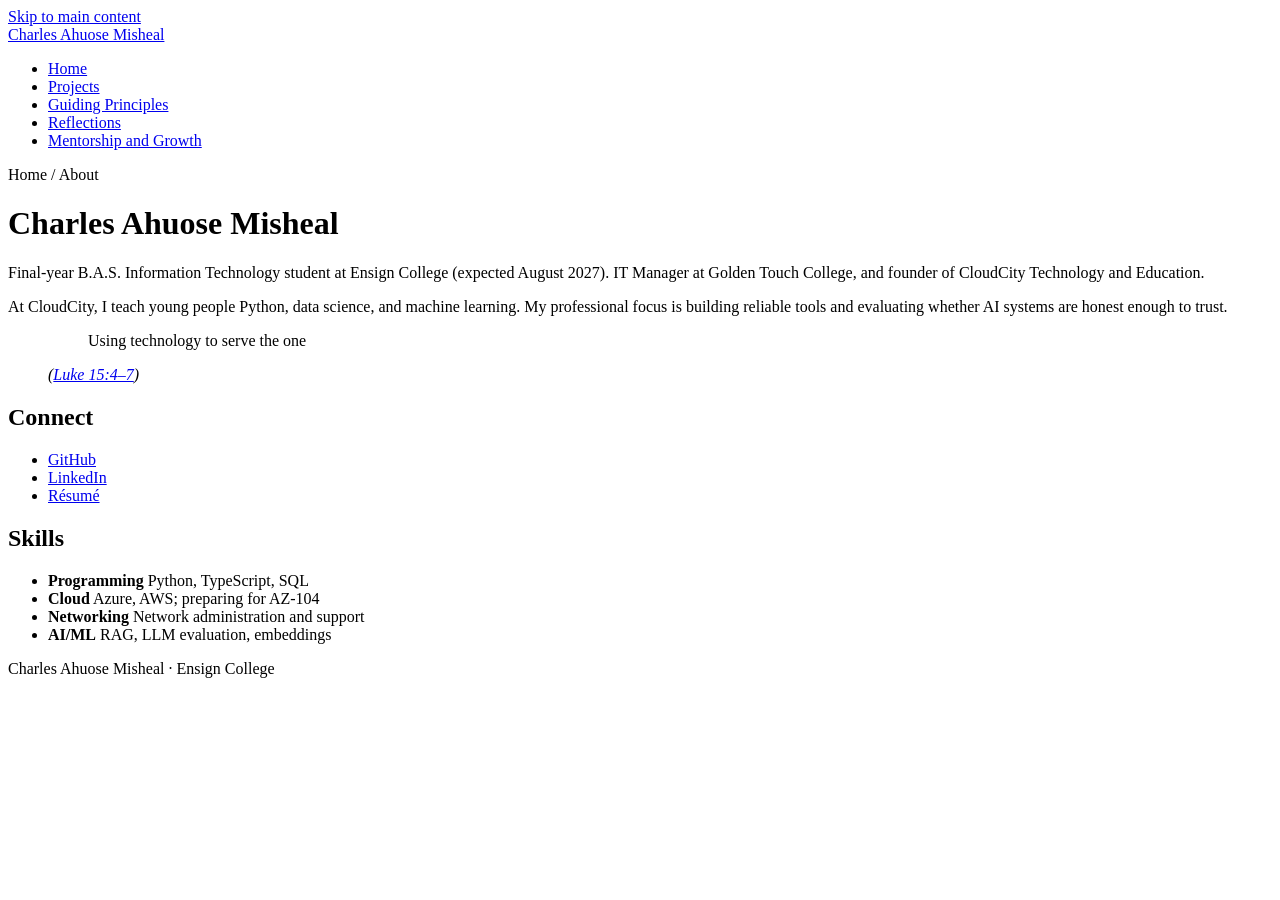
==== index.html @ 8f8910e2 "Add home page" ====
<!DOCTYPE html>
<html lang="en">
<head>
  <meta charset="utf-8">
  <meta name="viewport" content="width=device-width, initial-scale=1">
  <title>Home | Charles Ahuose Misheal</title>
  <meta name="description" content="Portfolio of Charles Ahuose Misheal, Information Technology student at Ensign College. Using technology to serve the one.">
  <link rel="stylesheet" href="style.css">
</head>
<body>
  <a class="skip-link" href="#main">Skip to main content</a>
  <header class="site-header">
    <div class="header-inner">
      <a class="site-logo" href="index.html">Charles Ahuose Misheal</a>
      <nav class="site-nav" aria-label="Primary">
        <ul>
          <li><a href="index.html" aria-current="page">Home</a></li>
          <li><a href="projects.html">Projects</a></li>
          <li><a href="principles.html">Guiding Principles</a></li>
          <li><a href="reflections.html">Reflections</a></li>
          <li><a href="growth.html">Mentorship and Growth</a></li>
        </ul>
      </nav>
    </div>
  </header>
  <main id="main">
    <p class="page-kicker">Home / About</p>
    <h1>Charles Ahuose Misheal</h1>
    <p class="lede role">Final-year B.A.S. Information Technology student at Ensign College (expected August 2027). IT Manager at Golden Touch College, and founder of CloudCity Technology and Education.</p>
    <p>At CloudCity, I teach young people Python, data science, and machine learning. My professional focus is building reliable tools and evaluating whether AI systems are honest enough to trust.</p>
    <figure class="mission">
      <blockquote>
        <p>Using technology to serve the one</p>
      </blockquote>
      <figcaption><cite>(<a href="https://www.churchofjesuschrist.org/study/scriptures/nt/luke/15?lang=eng&amp;id=4-7#p4">Luke 15:4–7</a>)</cite></figcaption>
    </figure>
    <h2>Connect</h2>
    <ul class="links">
      <li><a href="https://github.com/CharlesMisheal">GitHub</a></li>
      <!-- TODO: replace with LinkedIn profile URL -->
      <li><a href="#">LinkedIn</a></li>
      <!-- TODO: replace with résumé file or URL -->
      <li><a href="#">Résumé</a></li>
    </ul>
    <h2>Skills</h2>
    <ul class="skill-list">
      <li><strong>Programming</strong> Python, TypeScript, SQL</li>
      <li><strong>Cloud</strong> Azure, AWS; preparing for AZ-104</li>
      <li><strong>Networking</strong> Network administration and support</li>
      <li><strong>AI/ML</strong> RAG, LLM evaluation, embeddings</li>
    </ul>
  </main>
  <footer class="site-footer">
    <p>Charles Ahuose Misheal · Ensign College</p>
  </footer>
</body>
</html>
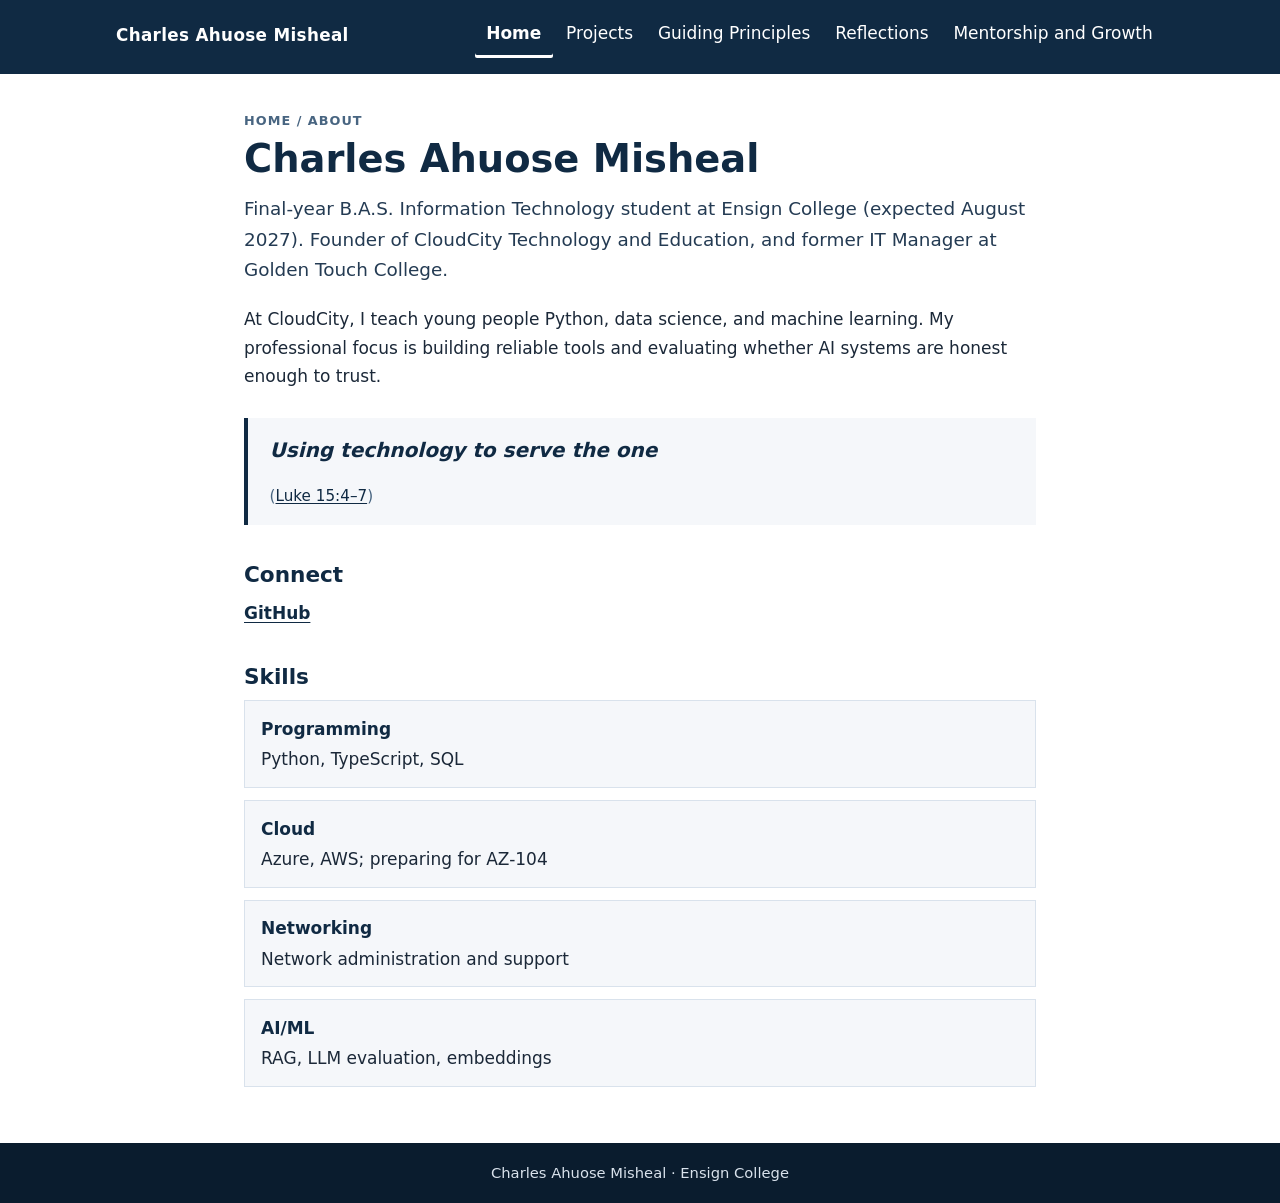
==== commit 8f154cef: "Add home page" ====
--- a/index.html
+++ b/index.html
@@ -26,7 +26,7 @@
   <main id="main">
     <p class="page-kicker">Home / About</p>
     <h1>Charles Ahuose Misheal</h1>
-    <p class="lede role">Final-year B.A.S. Information Technology student at Ensign College (expected August 2027). IT Manager at Golden Touch College, and founder of CloudCity Technology and Education.</p>
+    <p class="lede role">Final-year B.A.S. Information Technology student at Ensign College (expected August 2027). Founder of CloudCity Technology and Education, and former IT Manager at Golden Touch College.</p>
     <p>At CloudCity, I teach young people Python, data science, and machine learning. My professional focus is building reliable tools and evaluating whether AI systems are honest enough to trust.</p>
     <figure class="mission">
       <blockquote>
@@ -37,10 +37,6 @@
     <h2>Connect</h2>
     <ul class="links">
       <li><a href="https://github.com/CharlesMisheal">GitHub</a></li>
-      <!-- TODO: replace with LinkedIn profile URL -->
-      <li><a href="#">LinkedIn</a></li>
-      <!-- TODO: replace with résumé file or URL -->
-      <li><a href="#">Résumé</a></li>
     </ul>
     <h2>Skills</h2>
     <ul class="skill-list">
--- a/style.css
+++ b/style.css
@@ -0,0 +1,370 @@
+/* Charles Ahuose Misheal — portfolio styles
+   Navy and white, shared across all pages. No build step required. */
+
+:root {
+  --navy: #102a43;
+  --navy-deep: #0a1c2e;
+  --navy-mid: #243b53;
+  --ink: #1b2838;
+  --muted: #486581;
+  --line: #d9e2ec;
+  --paper: #ffffff;
+  --wash: #f5f7fa;
+  --focus: #0b6e99;
+  --max: 52rem;
+  --header-max: 68rem;
+  --space: 1.25rem;
+}
+
+*,
+*::before,
+*::after {
+  box-sizing: border-box;
+}
+
+html {
+  scroll-behavior: smooth;
+}
+
+body {
+  margin: 0;
+  min-height: 100vh;
+  display: flex;
+  flex-direction: column;
+  font-family: "Segoe UI", system-ui, -apple-system, BlinkMacSystemFont, "Helvetica Neue", Arial, sans-serif;
+  font-size: 1.0625rem;
+  line-height: 1.65;
+  color: var(--ink);
+  background: var(--paper);
+}
+
+img {
+  max-width: 100%;
+  height: auto;
+}
+
+a {
+  color: var(--navy);
+  text-decoration-thickness: 1px;
+  text-underline-offset: 0.15em;
+}
+
+a:hover {
+  color: var(--focus);
+}
+
+a:focus-visible,
+button:focus-visible,
+.skip-link:focus {
+  outline: 3px solid var(--focus);
+  outline-offset: 3px;
+}
+
+.skip-link {
+  position: absolute;
+  left: 0.75rem;
+  top: -4rem;
+  z-index: 100;
+  padding: 0.5rem 0.9rem;
+  background: var(--paper);
+  color: var(--navy);
+  font-weight: 600;
+  text-decoration: none;
+}
+
+.skip-link:focus {
+  top: 0.75rem;
+}
+
+/* Header and navigation */
+
+.site-header {
+  background: var(--navy);
+  color: var(--paper);
+}
+
+.header-inner {
+  max-width: var(--header-max);
+  margin: 0 auto;
+  padding: 0.85rem 1.25rem 1rem;
+  display: flex;
+  flex-wrap: wrap;
+  align-items: center;
+  justify-content: space-between;
+  gap: 0.75rem 1.5rem;
+}
+
+.site-logo {
+  color: var(--paper);
+  font-weight: 700;
+  font-size: 1.05rem;
+  letter-spacing: 0.02em;
+  text-decoration: none;
+}
+
+.site-logo:hover,
+.site-logo:focus-visible {
+  color: var(--paper);
+  text-decoration: underline;
+  text-underline-offset: 0.2em;
+}
+
+.site-nav ul {
+  display: flex;
+  flex-wrap: wrap;
+  gap: 0.15rem 0.15rem;
+  list-style: none;
+  margin: 0;
+  padding: 0;
+}
+
+.site-nav a {
+  display: inline-block;
+  color: var(--paper);
+  text-decoration: none;
+  padding: 0.55rem 0.7rem;
+  min-height: 44px;
+  line-height: 1.3;
+  border-radius: 2px;
+}
+
+.site-nav a:hover {
+  color: var(--paper);
+  background: rgba(255, 255, 255, 0.1);
+}
+
+.site-nav a[aria-current="page"] {
+  box-shadow: inset 0 -3px 0 var(--paper);
+  font-weight: 600;
+}
+
+/* Main layout */
+
+main {
+  flex: 1;
+  width: 100%;
+  max-width: var(--max);
+  margin: 0 auto;
+  padding: 2.25rem 1.25rem 3.5rem;
+}
+
+.page-kicker {
+  margin: 0 0 0.35rem;
+  font-size: 0.8rem;
+  letter-spacing: 0.08em;
+  text-transform: uppercase;
+  color: var(--muted);
+  font-weight: 600;
+}
+
+h1 {
+  margin: 0 0 0.75rem;
+  color: var(--navy);
+  font-size: clamp(1.85rem, 4vw, 2.4rem);
+  line-height: 1.2;
+  font-weight: 700;
+}
+
+h2 {
+  margin: 2.25rem 0 0.6rem;
+  color: var(--navy);
+  font-size: 1.35rem;
+  line-height: 1.3;
+}
+
+h3 {
+  margin: 1.25rem 0 0.4rem;
+  color: var(--navy-mid);
+  font-size: 1.1rem;
+}
+
+p {
+  margin: 0 0 1rem;
+}
+
+.lede {
+  font-size: 1.15rem;
+  color: var(--navy-mid);
+  margin-bottom: 1.25rem;
+}
+
+/* Mission statement */
+
+.mission {
+  margin: 1.75rem 0 1.75rem;
+  padding: 1.15rem 1.25rem 1rem 1.35rem;
+  border-left: 4px solid var(--navy);
+  background: var(--wash);
+}
+
+.mission blockquote {
+  margin: 0 0 0.35rem;
+  font-size: 1.25rem;
+  line-height: 1.45;
+  color: var(--navy);
+  font-style: italic;
+  font-weight: 600;
+}
+
+.mission cite {
+  font-style: normal;
+  font-size: 0.95rem;
+  color: var(--muted);
+}
+
+/* Lists and cards */
+
+.links {
+  display: flex;
+  flex-wrap: wrap;
+  gap: 0.6rem 1.25rem;
+  margin: 0 0 1.75rem;
+  padding: 0;
+  list-style: none;
+}
+
+.links a {
+  font-weight: 600;
+}
+
+.skill-list {
+  margin: 0;
+  padding: 0;
+  list-style: none;
+  display: grid;
+  gap: 0.75rem;
+}
+
+.skill-list li {
+  padding: 0.85rem 1rem;
+  background: var(--wash);
+  border: 1px solid var(--line);
+}
+
+.skill-list strong {
+  display: block;
+  color: var(--navy);
+  margin-bottom: 0.15rem;
+}
+
+.project {
+  margin: 0 0 1.5rem;
+  padding: 1.15rem 1.2rem 1rem;
+  border: 1px solid var(--line);
+  background: var(--paper);
+}
+
+.project h2 {
+  margin-top: 0;
+}
+
+.meta {
+  margin: 0 0 0.75rem;
+  color: var(--muted);
+  font-size: 0.95rem;
+}
+
+.faith-note {
+  margin: 0.9rem 0 0;
+  padding-top: 0.75rem;
+  border-top: 1px solid var(--line);
+  font-size: 0.98rem;
+}
+
+.faith-note strong {
+  color: var(--navy);
+}
+
+.coming-soon {
+  background: var(--wash);
+}
+
+.materials {
+  padding-left: 1.25rem;
+}
+
+.materials li {
+  margin-bottom: 0.7rem;
+}
+
+.entry-list {
+  list-style: none;
+  margin: 0;
+  padding: 0;
+}
+
+.entry-list li {
+  padding: 1rem 0;
+  border-top: 1px solid var(--line);
+}
+
+.entry-list a {
+  font-weight: 600;
+}
+
+.goal {
+  margin: 0 0 1.5rem;
+  padding: 1.15rem 1.2rem 0.4rem;
+  border: 1px solid var(--line);
+}
+
+.goal dl {
+  margin: 0 0 1rem;
+}
+
+.goal dt {
+  font-weight: 700;
+  color: var(--navy);
+  margin-top: 0.6rem;
+}
+
+.goal dd {
+  margin: 0.15rem 0 0;
+}
+
+/* Footer */
+
+.site-footer {
+  background: var(--navy-deep);
+  color: #d9e2ec;
+  padding: 1.1rem 1.25rem;
+  text-align: center;
+  font-size: 0.92rem;
+}
+
+.site-footer p {
+  margin: 0;
+  max-width: var(--header-max);
+  margin-inline: auto;
+}
+
+.site-footer a {
+  color: var(--paper);
+}
+
+/* Home intro spacing */
+
+.role {
+  margin-bottom: 1.25rem;
+}
+
+@media (max-width: 640px) {
+  .header-inner {
+    flex-direction: column;
+    align-items: flex-start;
+  }
+
+  .site-nav a {
+    padding: 0.5rem 0.55rem;
+  }
+
+  main {
+    padding-top: 1.75rem;
+  }
+}
+
+@media (prefers-reduced-motion: reduce) {
+  html {
+    scroll-behavior: auto;
+  }
+}
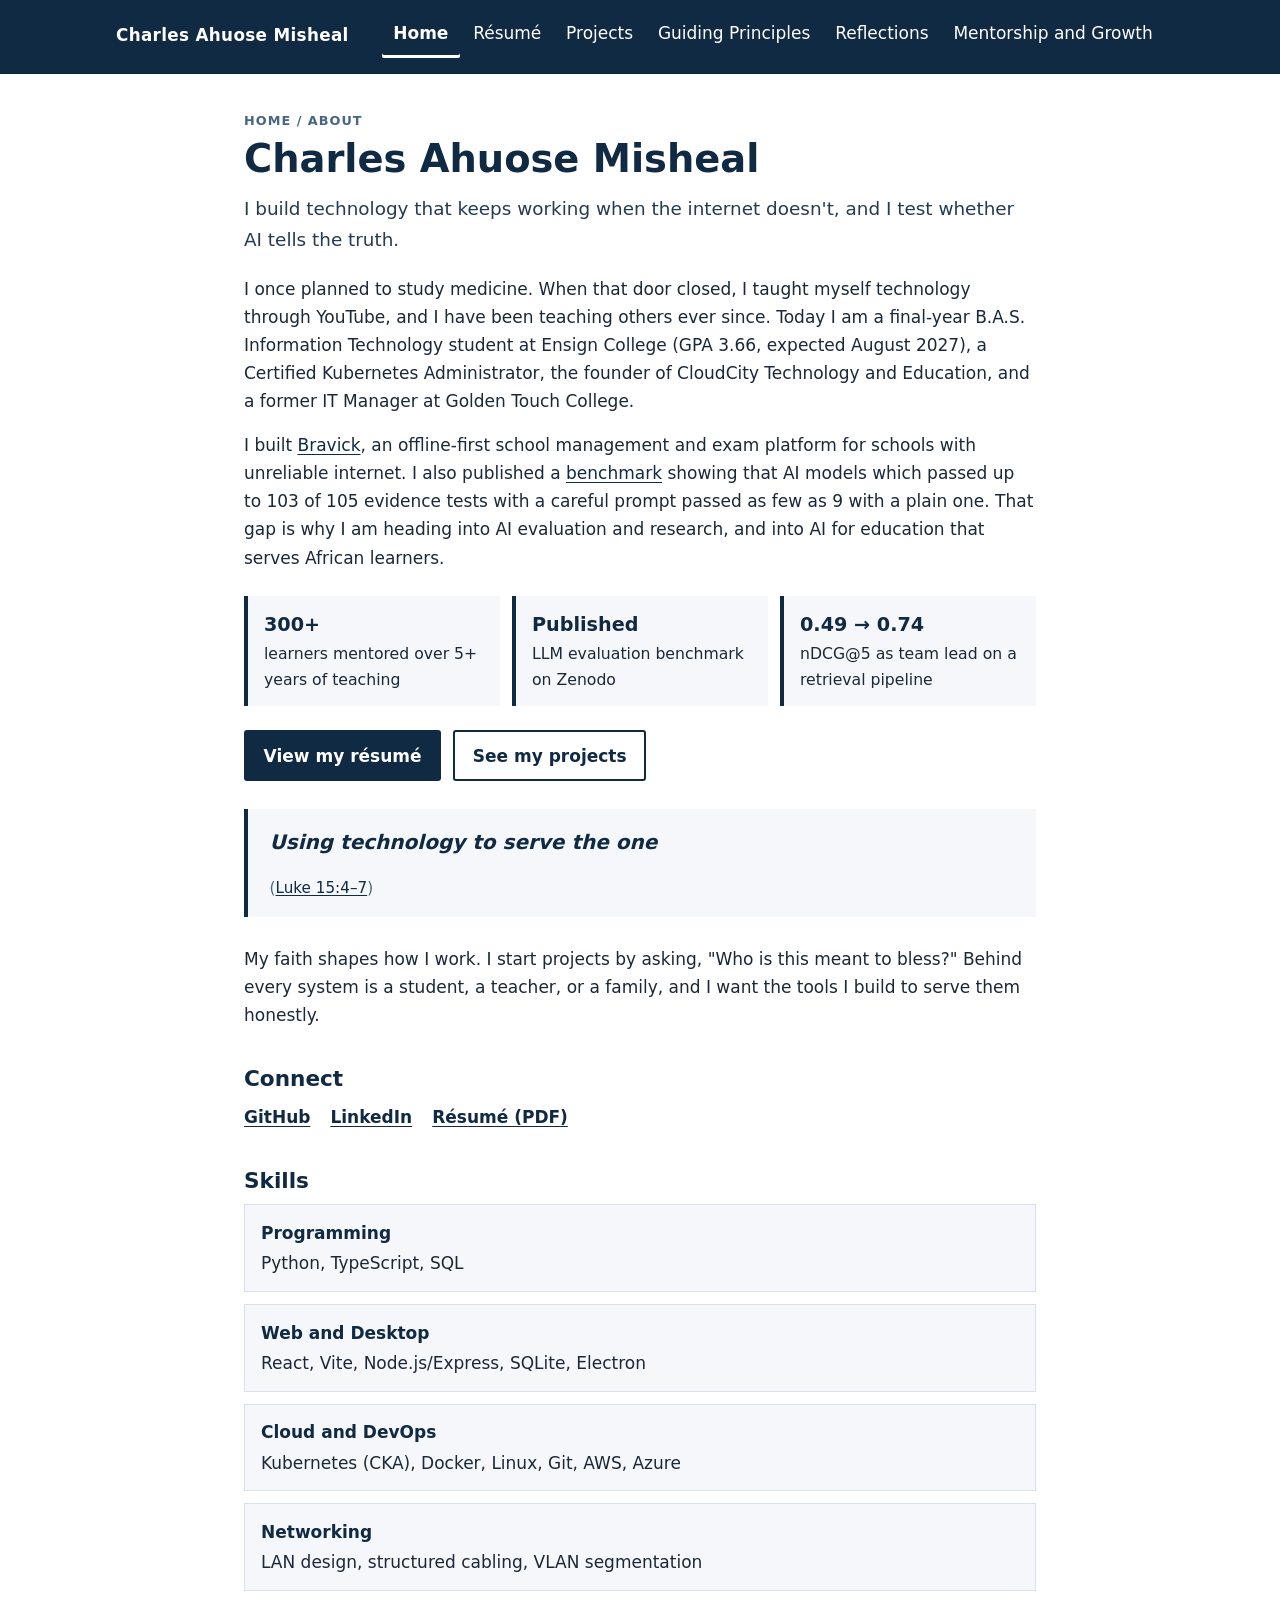
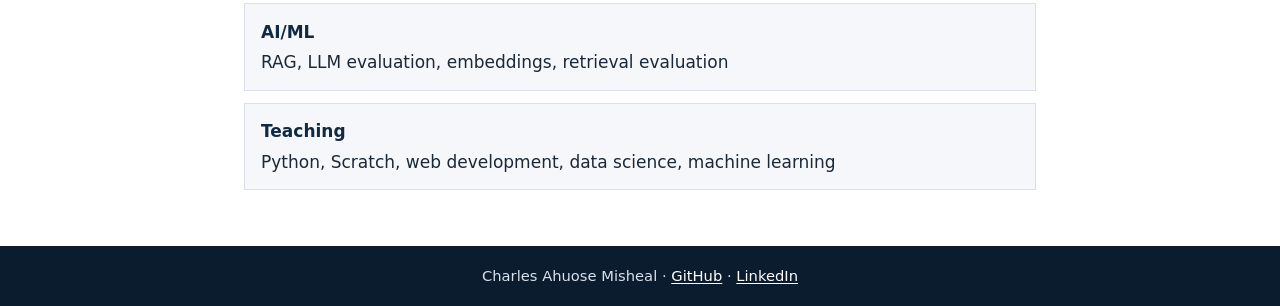
==== commit f005e63b: "Add intro, résumé page, and project descriptions" ====
--- a/index.html
+++ b/index.html
@@ -4,7 +4,7 @@
   <meta charset="utf-8">
   <meta name="viewport" content="width=device-width, initial-scale=1">
   <title>Home | Charles Ahuose Misheal</title>
-  <meta name="description" content="Portfolio of Charles Ahuose Misheal, Information Technology student at Ensign College. Using technology to serve the one.">
+  <meta name="description" content="Charles Ahuose Misheal: IT student at Ensign College, Certified Kubernetes Administrator, founder of CloudCity Technology and Education, and AI evaluation researcher. Using technology to serve the one.">
   <link rel="stylesheet" href="style.css">
 </head>
 <body>
@@ -15,6 +15,7 @@
       <nav class="site-nav" aria-label="Primary">
         <ul>
           <li><a href="index.html" aria-current="page">Home</a></li>
+          <li><a href="resume.html">Résumé</a></li>
           <li><a href="projects.html">Projects</a></li>
           <li><a href="principles.html">Guiding Principles</a></li>
           <li><a href="reflections.html">Reflections</a></li>
@@ -26,28 +27,43 @@
   <main id="main">
     <p class="page-kicker">Home / About</p>
     <h1>Charles Ahuose Misheal</h1>
-    <p class="lede role">Final-year B.A.S. Information Technology student at Ensign College (expected August 2027). Founder of CloudCity Technology and Education, and former IT Manager at Golden Touch College.</p>
-    <p>At CloudCity, I teach young people Python, data science, and machine learning. My professional focus is building reliable tools and evaluating whether AI systems are honest enough to trust.</p>
+    <p class="lede role">I build technology that keeps working when the internet doesn't, and I test whether AI tells the truth.</p>
+    <p>I once planned to study medicine. When that door closed, I taught myself technology through YouTube, and I have been teaching others ever since. Today I am a final-year B.A.S. Information Technology student at Ensign College (GPA 3.66, expected August 2027), a Certified Kubernetes Administrator, the founder of CloudCity Technology and Education, and a former IT Manager at Golden Touch College.</p>
+    <p>I built <a href="projects.html#bravick">Bravick</a>, an offline-first school management and exam platform for schools with unreliable internet. I also published a <a href="projects.html#evidence-following">benchmark</a> showing that AI models which passed up to 103 of 105 evidence tests with a careful prompt passed as few as 9 with a plain one. That gap is why I am heading into AI evaluation and research, and into AI for education that serves African learners.</p>
+    <ul class="highlights" aria-label="Highlights">
+      <li><strong>300+</strong> learners mentored over 5+ years of teaching</li>
+      <li><strong>Published</strong> LLM evaluation benchmark on Zenodo</li>
+      <li><strong>0.49 → 0.74</strong> nDCG@5 as team lead on a retrieval pipeline</li>
+    </ul>
+    <p class="cta-row">
+      <a class="button" href="resume.html">View my résumé</a>
+      <a class="button button-secondary" href="projects.html">See my projects</a>
+    </p>
     <figure class="mission">
       <blockquote>
         <p>Using technology to serve the one</p>
       </blockquote>
       <figcaption><cite>(<a href="https://www.churchofjesuschrist.org/study/scriptures/nt/luke/15?lang=eng&amp;id=4-7#p4">Luke 15:4–7</a>)</cite></figcaption>
     </figure>
+    <p>My faith shapes how I work. I start projects by asking, "Who is this meant to bless?" Behind every system is a student, a teacher, or a family, and I want the tools I build to serve them honestly.</p>
     <h2>Connect</h2>
     <ul class="links">
       <li><a href="https://github.com/CharlesMisheal">GitHub</a></li>
+      <li><a href="https://linkedin.com/in/charlesmisheal">LinkedIn</a></li>
+      <li><a href="resume.pdf">Résumé (PDF)</a></li>
     </ul>
     <h2>Skills</h2>
     <ul class="skill-list">
       <li><strong>Programming</strong> Python, TypeScript, SQL</li>
-      <li><strong>Cloud</strong> Azure, AWS; preparing for AZ-104</li>
-      <li><strong>Networking</strong> Network administration and support</li>
-      <li><strong>AI/ML</strong> RAG, LLM evaluation, embeddings</li>
+      <li><strong>Web and Desktop</strong> React, Vite, Node.js/Express, SQLite, Electron</li>
+      <li><strong>Cloud and DevOps</strong> Kubernetes (CKA), Docker, Linux, Git, AWS, Azure</li>
+      <li><strong>Networking</strong> LAN design, structured cabling, VLAN segmentation</li>
+      <li><strong>AI/ML</strong> RAG, LLM evaluation, embeddings, retrieval evaluation</li>
+      <li><strong>Teaching</strong> Python, Scratch, web development, data science, machine learning</li>
     </ul>
   </main>
   <footer class="site-footer">
-    <p>Charles Ahuose Misheal · Ensign College</p>
+    <p>Charles Ahuose Misheal · <a href="https://github.com/CharlesMisheal">GitHub</a> · <a href="https://linkedin.com/in/charlesmisheal">LinkedIn</a></p>
   </footer>
 </body>
 </html>
--- a/style.css
+++ b/style.css
@@ -368,3 +368,241 @@
     scroll-behavior: auto;
   }
 }
+
+/* Home highlights and calls to action */
+
+.highlights {
+  list-style: none;
+  margin: 1.5rem 0;
+  padding: 0;
+  display: grid;
+  grid-template-columns: repeat(auto-fit, minmax(13rem, 1fr));
+  gap: 0.75rem;
+}
+
+.highlights li {
+  padding: 0.85rem 1rem;
+  background: var(--wash);
+  border-left: 4px solid var(--navy);
+  font-size: 0.98rem;
+}
+
+.highlights strong {
+  display: block;
+  color: var(--navy);
+  font-size: 1.2rem;
+}
+
+.cta-row {
+  display: flex;
+  flex-wrap: wrap;
+  gap: 0.75rem;
+  margin: 1.25rem 0 0.5rem;
+}
+
+.button {
+  display: inline-block;
+  padding: 0.6rem 1.1rem;
+  min-height: 44px;
+  background: var(--navy);
+  color: var(--paper);
+  border: 2px solid var(--navy);
+  border-radius: 3px;
+  font: inherit;
+  font-weight: 600;
+  text-decoration: none;
+  cursor: pointer;
+}
+
+.button:hover {
+  background: var(--navy-mid);
+  color: var(--paper);
+}
+
+.button-secondary {
+  background: var(--paper);
+  color: var(--navy);
+}
+
+.button-secondary:hover {
+  background: var(--wash);
+  color: var(--navy);
+}
+
+/* Project page */
+
+.toc ul {
+  list-style: none;
+  margin: 0 0 1.75rem;
+  padding: 0;
+  display: flex;
+  flex-wrap: wrap;
+  gap: 0.5rem 1.25rem;
+}
+
+.toc a {
+  font-weight: 600;
+}
+
+.project h3 {
+  font-size: 1rem;
+  text-transform: uppercase;
+  letter-spacing: 0.05em;
+  color: var(--muted);
+  margin: 1.1rem 0 0.35rem;
+}
+
+.project ul {
+  margin: 0 0 1rem;
+  padding-left: 1.25rem;
+}
+
+.project {
+  scroll-margin-top: 1rem;
+}
+
+/* Résumé */
+
+.resume section {
+  margin-bottom: 0.5rem;
+}
+
+.resume h2 {
+  border-bottom: 2px solid var(--navy);
+  padding-bottom: 0.2rem;
+  margin-top: 1.75rem;
+}
+
+.resume-contact {
+  margin-bottom: 1rem;
+}
+
+.r-item {
+  margin-bottom: 1rem;
+}
+
+.r-item h3 {
+  margin: 0.9rem 0 0.1rem;
+  font-size: 1.05rem;
+}
+
+.r-item h3 a {
+  color: var(--navy-mid);
+}
+
+.r-org {
+  font-weight: 400;
+  color: var(--muted);
+}
+
+.r-date {
+  margin: 0 0 0.35rem;
+  font-size: 0.93rem;
+  color: var(--muted);
+}
+
+.resume ul {
+  margin: 0 0 0.5rem;
+  padding-left: 1.25rem;
+}
+
+.resume-skills {
+  display: grid;
+  grid-template-columns: 11rem 1fr;
+  gap: 0.35rem 1rem;
+  margin: 0;
+}
+
+.resume-skills dt {
+  font-weight: 700;
+  color: var(--navy);
+}
+
+.resume-skills dd {
+  margin: 0;
+}
+
+@media (max-width: 640px) {
+  .resume-skills {
+    grid-template-columns: 1fr;
+  }
+
+  .resume-skills dd {
+    margin-bottom: 0.5rem;
+  }
+}
+
+/* Print: clean one-column résumé */
+
+@media print {
+  @page {
+    margin: 1.4cm 1.6cm;
+  }
+
+  body {
+    font-size: 10pt;
+    line-height: 1.35;
+    color: #000;
+  }
+
+  .site-header,
+  .site-footer,
+  .skip-link,
+  .no-print,
+  .cta-row {
+    display: none !important;
+  }
+
+  main {
+    max-width: none;
+    padding: 0;
+  }
+
+  a {
+    color: #000;
+    text-decoration: none;
+  }
+
+  h1 {
+    font-size: 20pt;
+    margin-bottom: 0.2rem;
+  }
+
+  .resume h2 {
+    font-size: 12pt;
+    margin-top: 0.8rem;
+    margin-bottom: 0.3rem;
+  }
+
+  .r-item {
+    break-inside: avoid;
+    margin-bottom: 0.4rem;
+  }
+
+  .r-item h3 {
+    font-size: 10.5pt;
+    margin-top: 0.4rem;
+  }
+
+  .lede {
+    font-size: 11pt;
+    margin-bottom: 0.4rem;
+  }
+
+  .page-kicker {
+    display: none;
+  }
+
+  .resume-contact {
+    margin-bottom: 0.3rem;
+  }
+
+  .resume-skills {
+    grid-template-columns: 9rem 1fr;
+    gap: 0.1rem 0.8rem;
+  }
+
+  .project {
+    break-inside: avoid;
+  }
+}
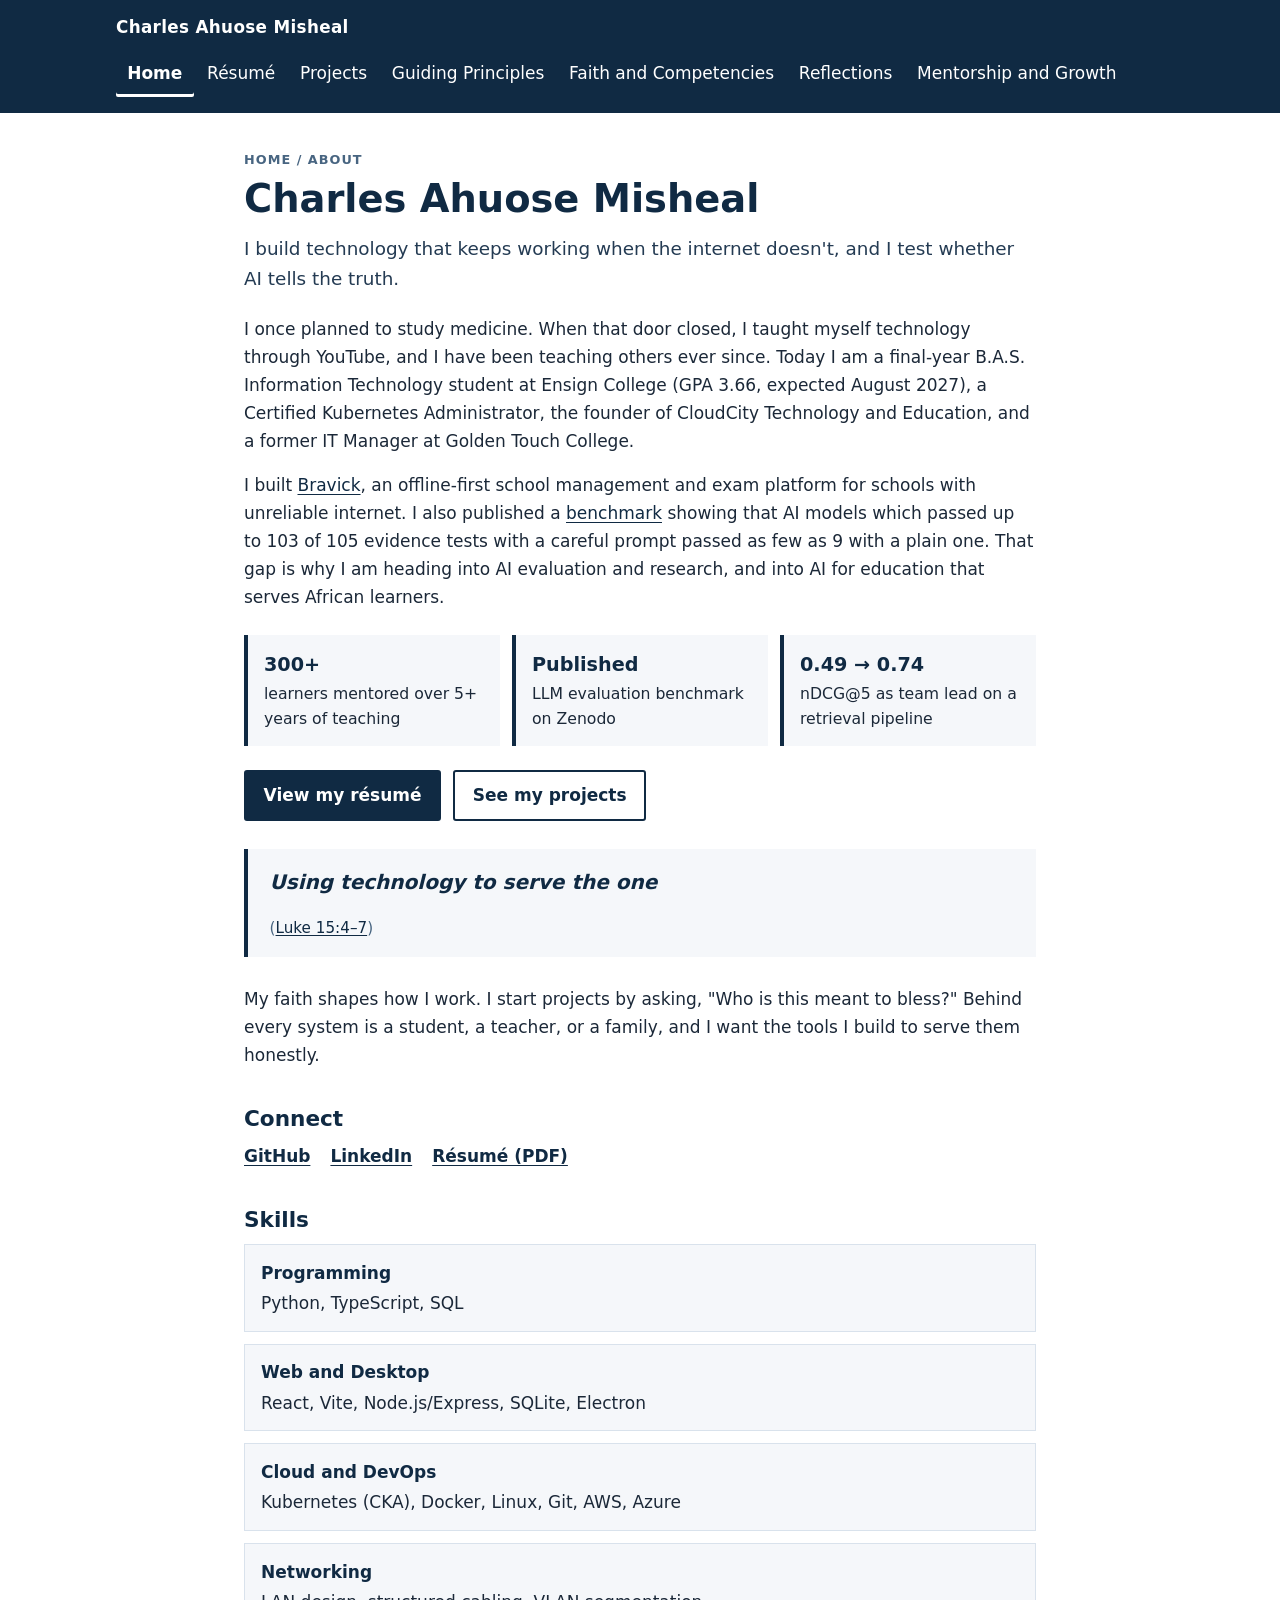
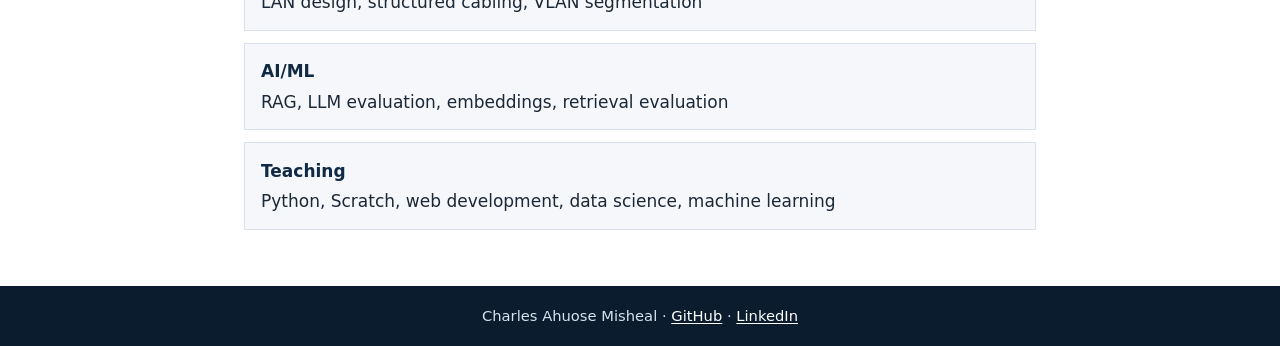
==== commit b114ceda: "Add faith and competencies page, and expanded reflections" ====
--- a/index.html
+++ b/index.html
@@ -18,6 +18,7 @@
           <li><a href="resume.html">Résumé</a></li>
           <li><a href="projects.html">Projects</a></li>
           <li><a href="principles.html">Guiding Principles</a></li>
+          <li><a href="alignment.html">Faith and Competencies</a></li>
           <li><a href="reflections.html">Reflections</a></li>
           <li><a href="growth.html">Mentorship and Growth</a></li>
         </ul>
--- a/style.css
+++ b/style.css
@@ -606,3 +606,45 @@
     break-inside: avoid;
   }
 }
+
+/* Faith and competencies table */
+
+.table-wrap {
+  overflow-x: auto;
+  margin: 1.25rem 0 0.5rem;
+}
+
+.align-table {
+  width: 100%;
+  border-collapse: collapse;
+  font-size: 0.95rem;
+}
+
+.align-table caption {
+  text-align: left;
+  font-weight: 600;
+  color: var(--navy);
+  margin-bottom: 0.5rem;
+}
+
+.align-table th,
+.align-table td {
+  border: 1px solid var(--line);
+  padding: 0.55rem 0.7rem;
+  text-align: left;
+  vertical-align: top;
+}
+
+.align-table thead th {
+  background: var(--navy);
+  color: var(--paper);
+}
+
+.align-table tbody th {
+  background: var(--wash);
+  color: var(--navy);
+}
+
+.download-link {
+  font-weight: 600;
+}
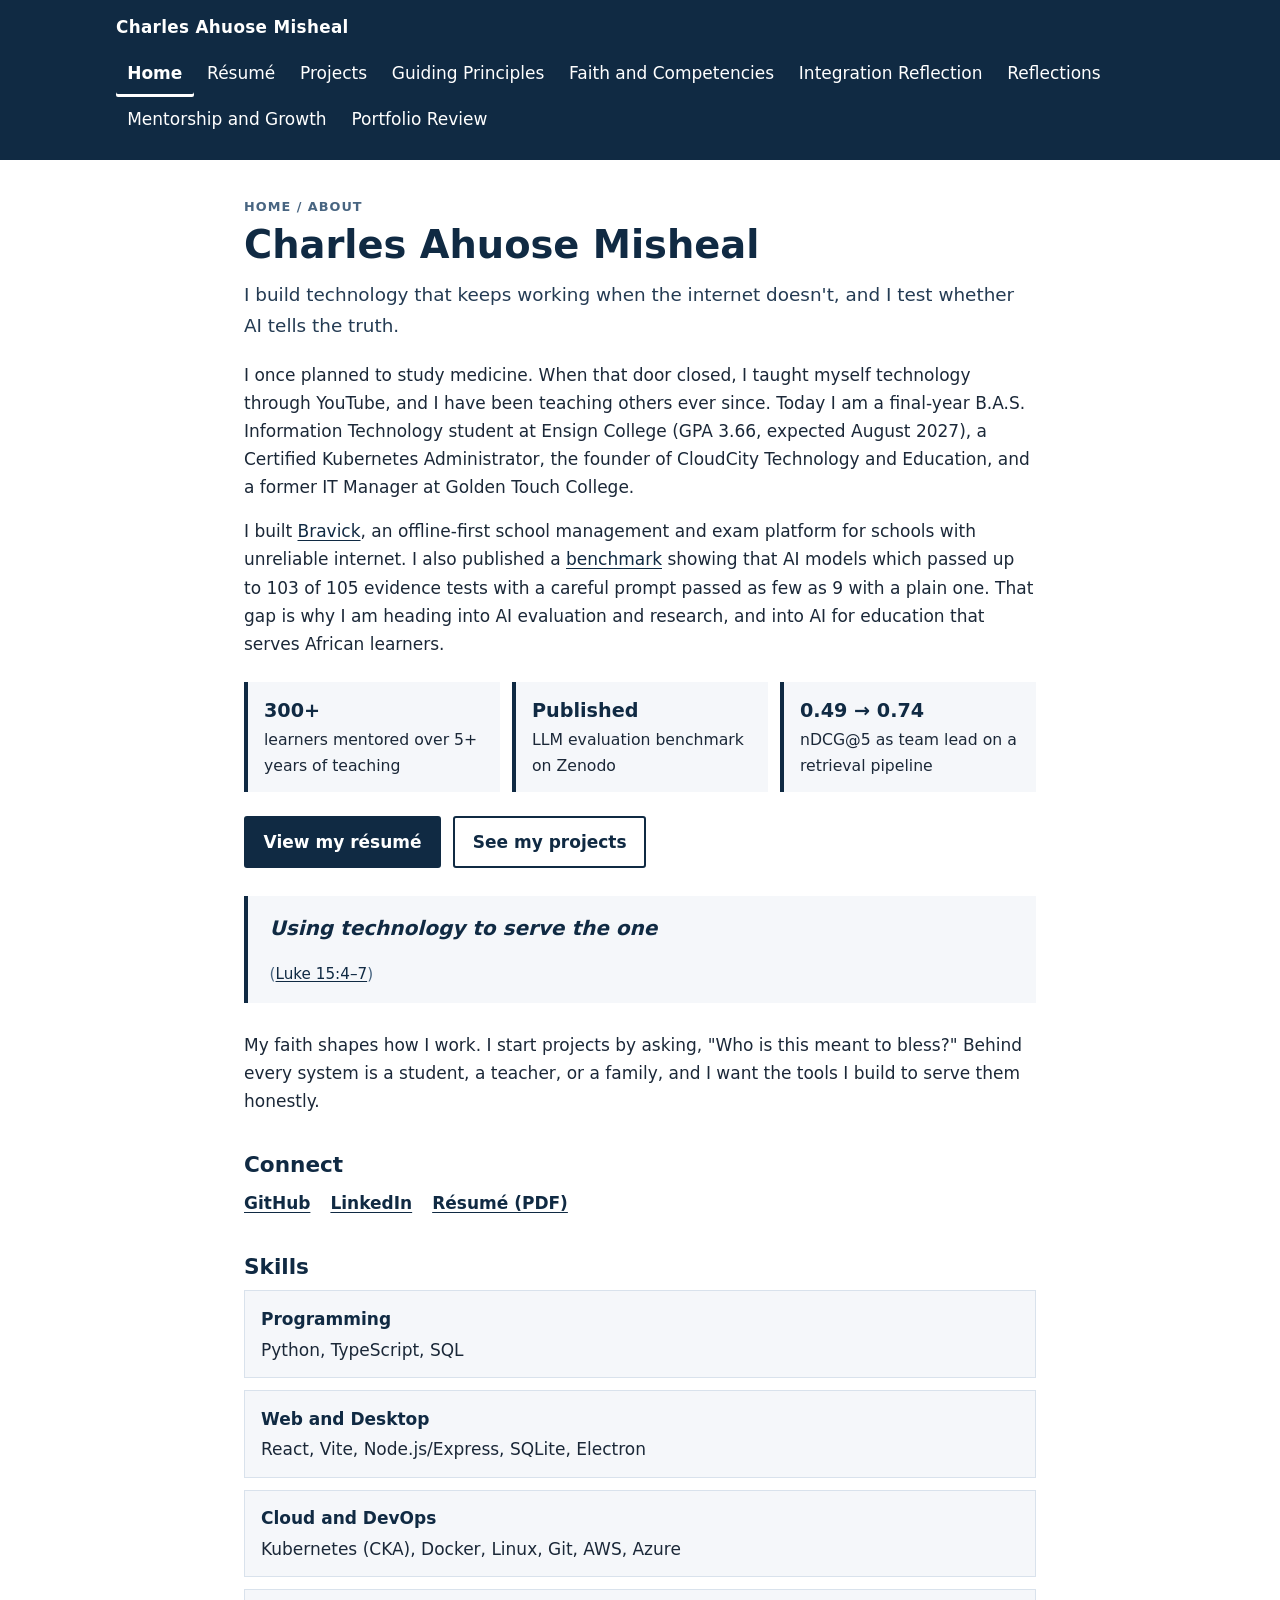
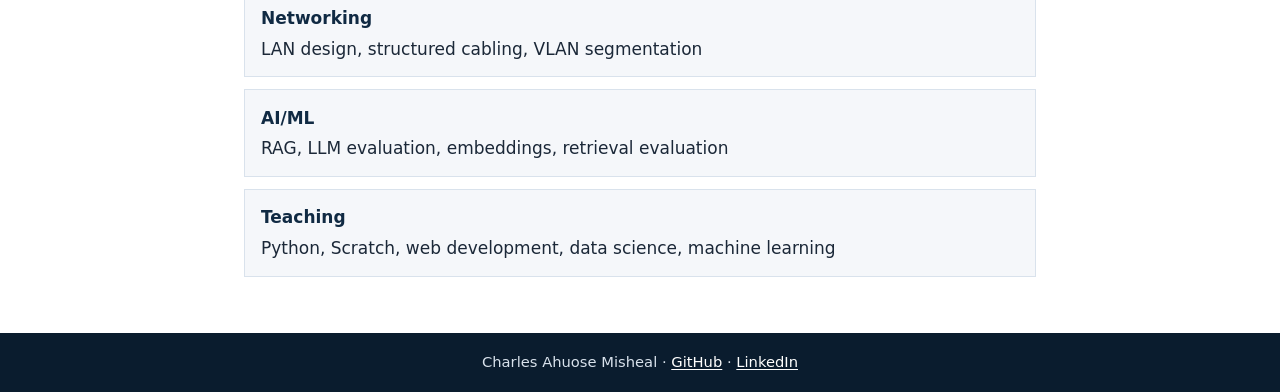
==== commit 1f42f0cc: "Add integration reflection and spiritual portfolio review" ====
--- a/index.html
+++ b/index.html
@@ -19,8 +19,10 @@
           <li><a href="projects.html">Projects</a></li>
           <li><a href="principles.html">Guiding Principles</a></li>
           <li><a href="alignment.html">Faith and Competencies</a></li>
+          <li><a href="integration.html">Integration Reflection</a></li>
           <li><a href="reflections.html">Reflections</a></li>
           <li><a href="growth.html">Mentorship and Growth</a></li>
+          <li><a href="review.html">Portfolio Review</a></li>
         </ul>
       </nav>
     </div>
--- a/style.css
+++ b/style.css
@@ -648,3 +648,349 @@
 .download-link {
   font-weight: 600;
 }
+
+/* Integration reflection: mind map */
+
+.mindmap {
+  --gap: 2rem;
+  margin: 1.5rem 0 2rem;
+  padding: 0;
+}
+
+.mindmap-grid {
+  display: grid;
+  gap: 1.1rem;
+  grid-template-columns: 1fr;
+  grid-template-areas:
+    "center"
+    "principles"
+    "practices"
+    "warnings"
+    "realign"
+    "ins1"
+    "ins2"
+    "ins3"
+    "ins4"
+    "time";
+  position: relative;
+}
+
+.mm-node {
+  position: relative;
+  padding: 0.9rem 1rem 0.75rem;
+  border: 2px solid var(--navy);
+  border-radius: 6px;
+  background: var(--paper);
+  font-size: 0.95rem;
+  line-height: 1.45;
+}
+
+.mm-node h3 {
+  margin: 0 0 0.45rem;
+  font-size: 1rem;
+  color: var(--navy);
+  letter-spacing: 0.02em;
+}
+
+.mm-node ul {
+  margin: 0;
+  padding-left: 1.1rem;
+}
+
+.mm-node li {
+  margin-bottom: 0.3rem;
+}
+
+.mm-node p {
+  margin: 0 0 0.4rem;
+}
+
+.mm-center {
+  grid-area: center;
+  display: flex;
+  flex-direction: column;
+  justify-content: center;
+  align-items: center;
+  text-align: center;
+  background: var(--navy);
+  color: var(--paper);
+  border-color: var(--navy);
+  padding: 1.25rem 1rem;
+}
+
+.mm-center .mm-title {
+  margin: 0 0 0.35rem;
+  font-size: 1.35rem;
+  font-weight: 700;
+  line-height: 1.25;
+}
+
+.mm-center p {
+  color: #d9e2ec;
+  margin: 0;
+}
+
+.mm-principles { grid-area: principles; }
+.mm-practices { grid-area: practices; }
+.mm-warnings { grid-area: warnings; border-color: #9c4221; background: #fffaf0; }
+.mm-warnings h3 { color: #7b341e; }
+.mm-realign { grid-area: realign; border-color: #276749; background: #f0fff4; }
+.mm-realign h3 { color: #22543d; }
+.mm-ins1 { grid-area: ins1; }
+.mm-ins2 { grid-area: ins2; }
+.mm-ins3 { grid-area: ins3; }
+.mm-ins4 { grid-area: ins4; }
+.mm-time { grid-area: time; background: var(--wash); }
+
+.mm-insight {
+  border-style: dashed;
+  border-color: var(--muted);
+  background: var(--wash);
+  font-size: 0.9rem;
+}
+
+.mm-insight h3 {
+  font-size: 0.85rem;
+  text-transform: uppercase;
+  letter-spacing: 0.06em;
+  color: var(--muted);
+}
+
+.mm-principles ol {
+  margin: 0;
+  padding-left: 1.25rem;
+  font-weight: 600;
+  color: var(--navy);
+}
+
+.mm-cadence {
+  display: grid;
+  grid-template-columns: 1fr;
+  gap: 0.5rem;
+  margin: 0.5rem 0 0;
+  padding: 0;
+  list-style: none;
+}
+
+.mm-cadence li {
+  margin: 0;
+  padding: 0.5rem 0.7rem;
+  background: var(--paper);
+  border-left: 4px solid var(--navy);
+}
+
+.mm-cadence strong {
+  display: block;
+  color: var(--navy);
+}
+
+/* Mobile: a vertical spine links every branch to the center */
+.mm-principles::before,
+.mm-practices::before,
+.mm-warnings::before,
+.mm-realign::before {
+  content: "";
+  position: absolute;
+  left: 1.5rem;
+  top: -1.2rem;
+  width: 3px;
+  height: 1.1rem;
+  background: var(--navy);
+}
+
+.mindmap figcaption {
+  margin-top: 0.75rem;
+  font-size: 0.92rem;
+  color: var(--muted);
+}
+
+@media (min-width: 760px) {
+  .mindmap-grid {
+    gap: var(--gap);
+    grid-template-columns: 1fr 1.05fr 1fr;
+    grid-template-areas:
+      "ins1 principles ins2"
+      "practices center warnings"
+      "ins3 realign ins4"
+      "time time time";
+  }
+
+  .mm-principles::before,
+  .mm-practices::before,
+  .mm-warnings::before,
+  .mm-realign::before {
+    display: none;
+  }
+
+  .mm-principles::after,
+  .mm-realign::after,
+  .mm-practices::after,
+  .mm-warnings::after {
+    content: "";
+    position: absolute;
+    background: var(--navy);
+  }
+
+  .mm-principles::after {
+    left: calc(50% - 1.5px);
+    bottom: calc(-1 * var(--gap) - 2px);
+    width: 3px;
+    height: var(--gap);
+  }
+
+  .mm-realign::after {
+    left: calc(50% - 1.5px);
+    top: calc(-1 * var(--gap) - 2px);
+    width: 3px;
+    height: var(--gap);
+  }
+
+  .mm-practices::after {
+    top: calc(50% - 1.5px);
+    right: calc(-1 * var(--gap) - 2px);
+    height: 3px;
+    width: var(--gap);
+  }
+
+  .mm-warnings::after {
+    top: calc(50% - 1.5px);
+    left: calc(-1 * var(--gap) - 2px);
+    height: 3px;
+    width: var(--gap);
+  }
+
+  .mm-insight {
+    align-self: center;
+  }
+
+  .mm-cadence {
+    grid-template-columns: repeat(4, 1fr);
+  }
+}
+
+/* Wider layout for the mind map and review tables */
+main.wide {
+  max-width: 68rem;
+}
+
+main.wide .prose {
+  max-width: 52rem;
+}
+
+/* Review tables and status labels */
+
+.status {
+  display: inline-block;
+  padding: 0.1rem 0.5rem;
+  border-radius: 999px;
+  font-size: 0.8rem;
+  font-weight: 700;
+  white-space: nowrap;
+}
+
+.status-done { background: #c6f6d5; color: #22543d; }
+.status-planned { background: #feebc8; color: #7b341e; }
+.status-ongoing { background: #bee3f8; color: #2a4365; }
+
+.priority-high { font-weight: 700; color: #9b2c2c; }
+.priority-medium { font-weight: 700; color: #7b341e; }
+.priority-low { font-weight: 700; color: var(--muted); }
+
+.finding-list > li {
+  margin-bottom: 0.9rem;
+}
+
+.finding-id {
+  font-weight: 700;
+  color: var(--navy);
+}
+
+.references {
+  padding-left: 0;
+  list-style: none;
+}
+
+.references li {
+  padding-left: 2.25rem;
+  text-indent: -2.25rem;
+  margin-bottom: 0.75rem;
+  overflow-wrap: anywhere;
+}
+
+.callout {
+  margin: 1.25rem 0;
+  padding: 0.9rem 1.1rem;
+  border-left: 4px solid var(--navy);
+  background: var(--wash);
+}
+
+.callout p:last-child {
+  margin-bottom: 0;
+}
+
+.page-links {
+  margin: 1.5rem 0 0;
+  padding-top: 1rem;
+  border-top: 1px solid var(--line);
+}
+
+@media print {
+  main.wide { max-width: none; }
+
+  .mindmap-grid {
+    gap: 1.2rem;
+    grid-template-columns: 1fr 1.05fr 1fr;
+    grid-template-areas:
+      "ins1 principles ins2"
+      "practices center warnings"
+      "ins3 realign ins4"
+      "time time time";
+  }
+
+  .mm-node { font-size: 8.5pt; padding: 0.45rem 0.55rem; break-inside: avoid; }
+  .mm-node h3 { font-size: 9pt; }
+  .mm-center .mm-title { font-size: 13pt; }
+  .mm-center { background: var(--navy) !important; color: #fff !important; -webkit-print-color-adjust: exact; print-color-adjust: exact; }
+  .mm-principles::before, .mm-practices::before, .mm-warnings::before, .mm-realign::before { display: none; }
+  .mm-cadence { grid-template-columns: repeat(4, 1fr); }
+  .mindmap { break-inside: avoid; }
+  .align-table { font-size: 8.5pt; }
+  .align-table tr { break-inside: avoid; }
+  h2 { break-after: avoid; }
+}
+
+/* Compact menu on phones */
+@media (max-width: 640px) {
+  .header-inner {
+    padding: 0.7rem 0.9rem 0.6rem;
+    gap: 0.35rem;
+  }
+
+  .site-nav ul {
+    gap: 0;
+  }
+
+  .site-nav a {
+    font-size: 0.9rem;
+    padding: 0.6rem 0.5rem;
+    min-height: 44px;
+  }
+}
+
+/* Compact menu on phones */
+@media (max-width: 640px) {
+  .header-inner {
+    padding: 0.7rem 0.9rem 0.6rem;
+    gap: 0.35rem;
+  }
+
+  .site-nav ul {
+    gap: 0;
+  }
+
+  .site-nav a {
+    font-size: 0.9rem;
+    padding: 0.6rem 0.5rem;
+    min-height: 44px;
+  }
+}
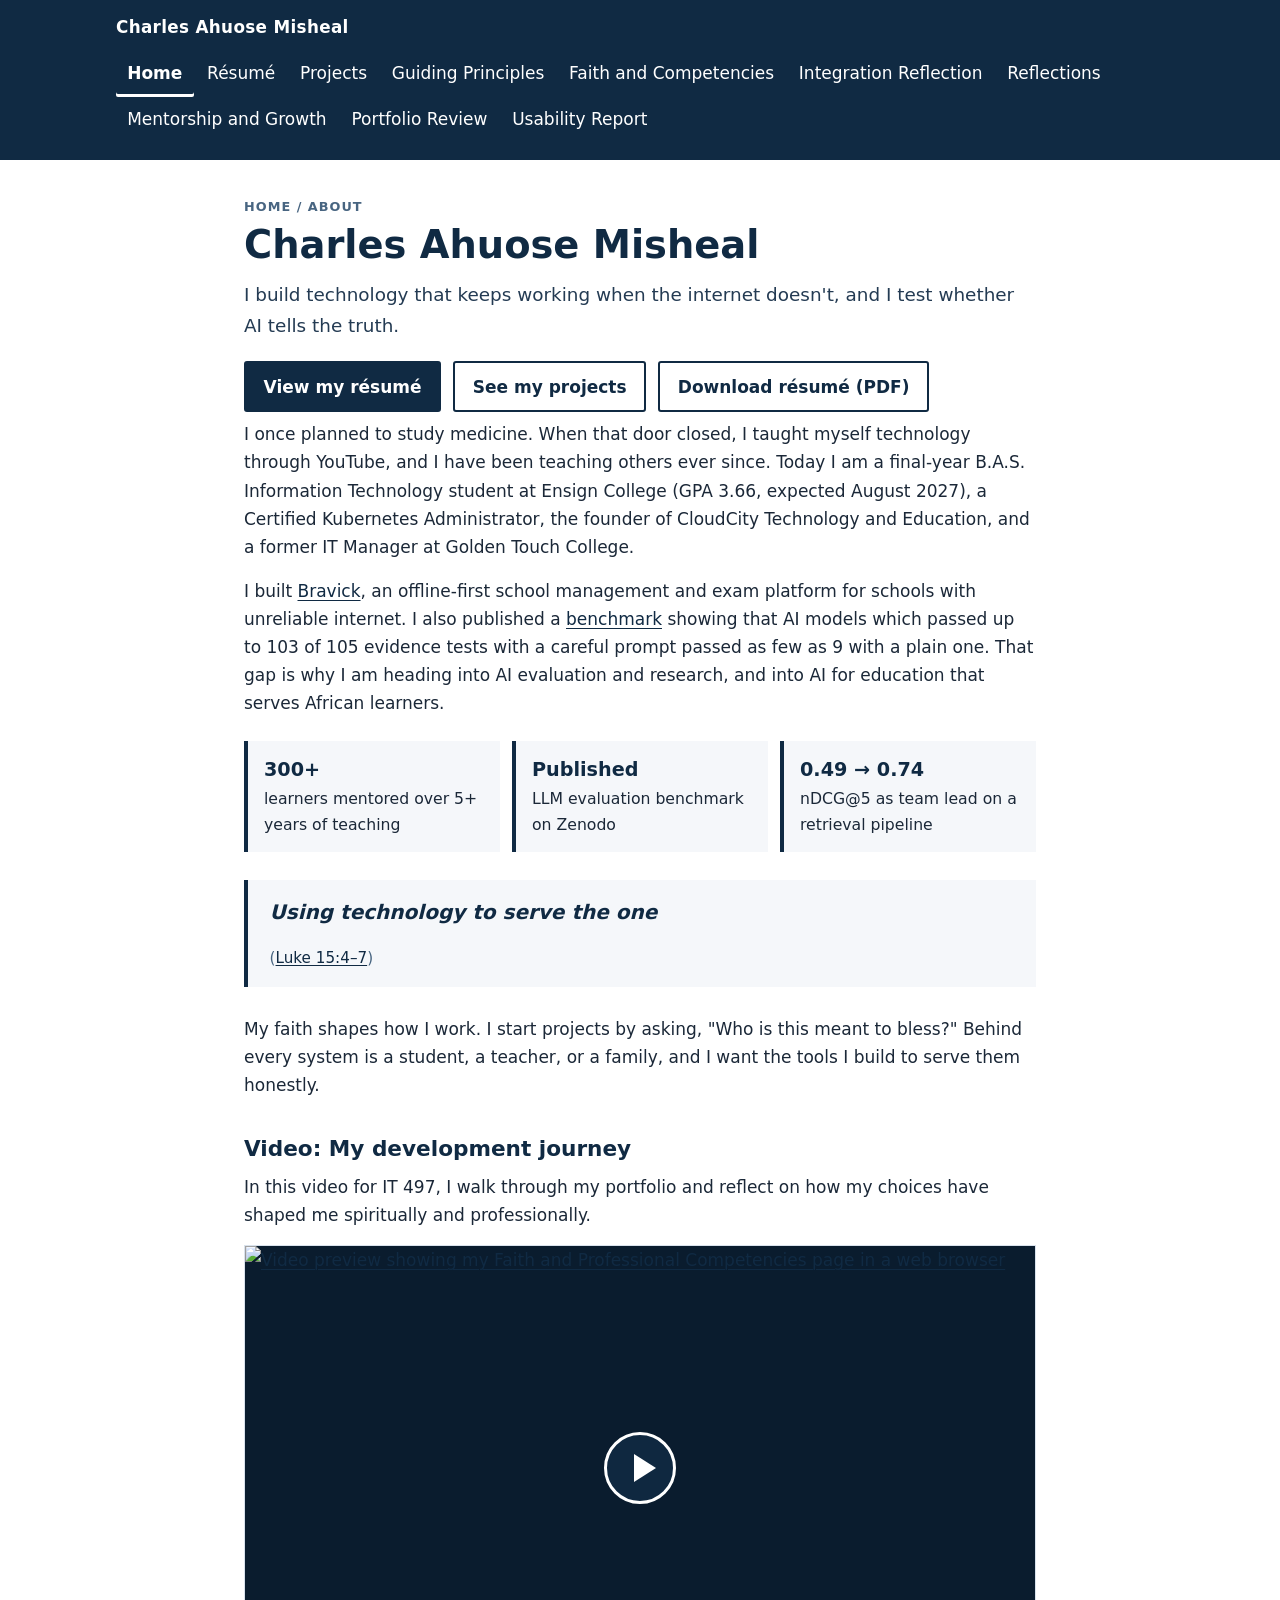
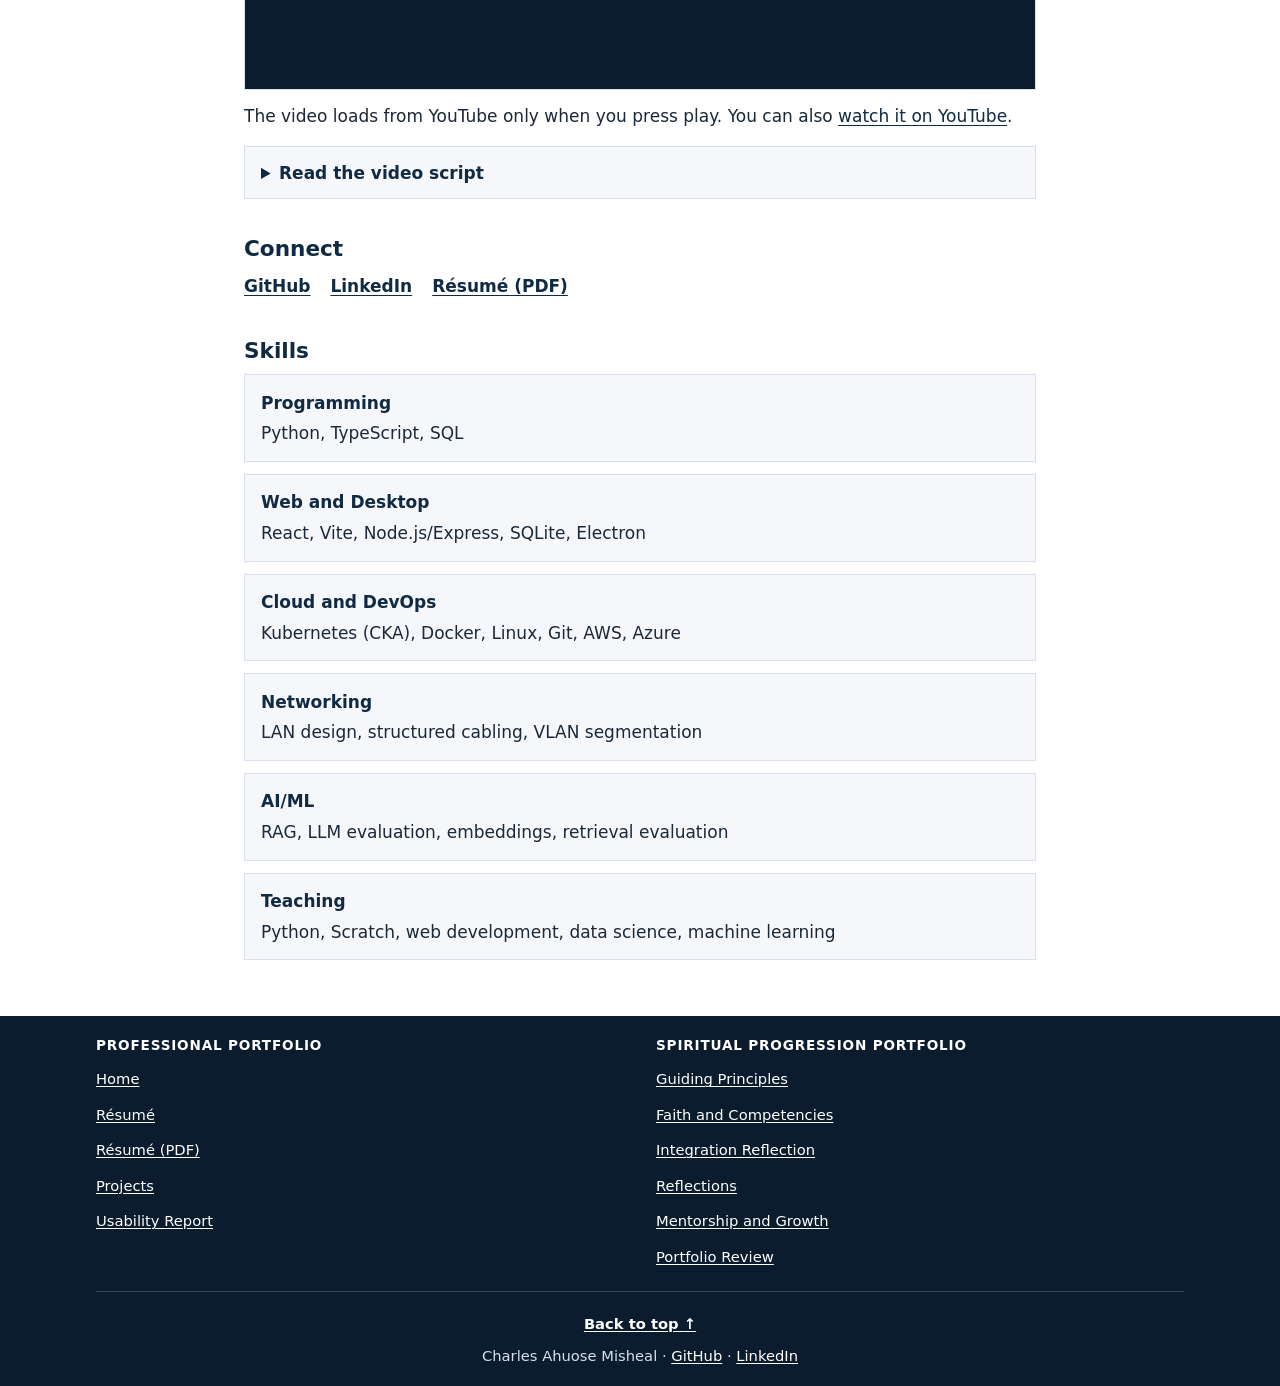
==== commit 4de44433: "Add usability report, mobile menu, navigation and video" ====
--- a/index.html
+++ b/index.html
@@ -6,14 +6,23 @@
   <title>Home | Charles Ahuose Misheal</title>
   <meta name="description" content="Charles Ahuose Misheal: IT student at Ensign College, Certified Kubernetes Administrator, founder of CloudCity Technology and Education, and AI evaluation researcher. Using technology to serve the one.">
   <link rel="stylesheet" href="style.css">
+  <link rel="icon" href="favicon.svg" type="image/svg+xml">
+  <meta name="theme-color" content="#102a43">
+  <meta property="og:type" content="website">
+  <meta property="og:title" content="Home | Charles Ahuose Misheal">
+  <meta property="og:description" content="Charles Ahuose Misheal: IT student at Ensign College, Certified Kubernetes Administrator, founder of CloudCity Technology and Education, and AI evaluation researcher. Using technology to serve the one.">
+  <meta property="og:url" content="https://charlesmisheal.github.io/">
+  <script>document.documentElement.classList.add('js');</script>
+  <script src="site.js" defer></script>
 </head>
-<body>
+<body id="top">
   <a class="skip-link" href="#main">Skip to main content</a>
   <header class="site-header">
     <div class="header-inner">
       <a class="site-logo" href="index.html">Charles Ahuose Misheal</a>
+      <button class="nav-toggle" type="button" aria-expanded="false" aria-controls="primary-menu"><span class="nav-toggle-icon" aria-hidden="true"></span>Menu</button>
       <nav class="site-nav" aria-label="Primary">
-        <ul>
+        <ul id="primary-menu">
           <li><a href="index.html" aria-current="page">Home</a></li>
           <li><a href="resume.html">Résumé</a></li>
           <li><a href="projects.html">Projects</a></li>
@@ -23,6 +32,7 @@
           <li><a href="reflections.html">Reflections</a></li>
           <li><a href="growth.html">Mentorship and Growth</a></li>
           <li><a href="review.html">Portfolio Review</a></li>
+          <li><a href="usability.html">Usability Report</a></li>
         </ul>
       </nav>
     </div>
@@ -31,6 +41,11 @@
     <p class="page-kicker">Home / About</p>
     <h1>Charles Ahuose Misheal</h1>
     <p class="lede role">I build technology that keeps working when the internet doesn't, and I test whether AI tells the truth.</p>
+    <p class="cta-row">
+      <a class="button" href="resume.html">View my résumé</a>
+      <a class="button button-secondary" href="projects.html">See my projects</a>
+      <a class="button button-secondary" href="resume.pdf">Download résumé (PDF)</a>
+    </p>
     <p>I once planned to study medicine. When that door closed, I taught myself technology through YouTube, and I have been teaching others ever since. Today I am a final-year B.A.S. Information Technology student at Ensign College (GPA 3.66, expected August 2027), a Certified Kubernetes Administrator, the founder of CloudCity Technology and Education, and a former IT Manager at Golden Touch College.</p>
     <p>I built <a href="projects.html#bravick">Bravick</a>, an offline-first school management and exam platform for schools with unreliable internet. I also published a <a href="projects.html#evidence-following">benchmark</a> showing that AI models which passed up to 103 of 105 evidence tests with a careful prompt passed as few as 9 with a plain one. That gap is why I am heading into AI evaluation and research, and into AI for education that serves African learners.</p>
     <ul class="highlights" aria-label="Highlights">
@@ -38,10 +53,6 @@
       <li><strong>Published</strong> LLM evaluation benchmark on Zenodo</li>
       <li><strong>0.49 → 0.74</strong> nDCG@5 as team lead on a retrieval pipeline</li>
     </ul>
-    <p class="cta-row">
-      <a class="button" href="resume.html">View my résumé</a>
-      <a class="button button-secondary" href="projects.html">See my projects</a>
-    </p>
     <figure class="mission">
       <blockquote>
         <p>Using technology to serve the one</p>
@@ -49,6 +60,32 @@
       <figcaption><cite>(<a href="https://www.churchofjesuschrist.org/study/scriptures/nt/luke/15?lang=eng&amp;id=4-7#p4">Luke 15:4–7</a>)</cite></figcaption>
     </figure>
     <p>My faith shapes how I work. I start projects by asking, "Who is this meant to bless?" Behind every system is a student, a teacher, or a family, and I want the tools I build to serve them honestly.</p>
+    <section aria-labelledby="video">
+      <h2 id="video">Video: My development journey</h2>
+      <p>In this video for IT 497, I walk through my portfolio and reflect on how my choices have shaped me spiritually and professionally.</p>
+      <div class="video-frame">
+        <a class="video-facade" href="https://youtu.be/nYJ3vHon4dA" data-embed="https://www.youtube-nocookie.com/embed/nYJ3vHon4dA?autoplay=1" data-title="Video: Charles Ahuose Misheal reflects on his development journey (IT 497)">
+          <img src="images/video-thumbnail.jpg" width="960" height="540" loading="lazy" alt="Video preview showing my Faith and Professional Competencies page in a web browser">
+          <span class="video-play" aria-hidden="true"></span>
+          <span class="visually-hidden">Play video: My development journey</span>
+        </a>
+      </div>
+      <p>The video loads from YouTube only when you press play. You can also <a href="https://youtu.be/nYJ3vHon4dA">watch it on YouTube</a>.</p>
+      <details class="transcript">
+        <summary>Read the video script</summary>
+        <div>
+          <p>Hi, I'm Charles Ahuose Misheal. This week I spent time reflecting on how my choices have shaped who I am, both spiritually and professionally. I want to walk you through my portfolio and share what I learned.</p>
+          <p>My journey into technology did not start the way I planned. I wanted to study medicine. When that door closed, I had a choice. I could wait, or I could act. I started teaching myself technology through YouTube, one video at a time. Today I'm in my final year of Information Technology at Ensign College, I'm a Certified Kubernetes Administrator, and I've mentored more than 300 learners through CloudCity Technology and Education.</p>
+          <p>For my reflection this week, I found a quiet place at home and pondered Doctrine and Covenants 58, verses 26 to 28. Verse 28 says, "the power is in them, wherein they are agents unto themselves." That verse helped me see my past differently. Teaching myself technology was not an accident. It was agency.</p>
+          <p>Elder Wirthlin's talk, "Come What May, and Love It," taught me that how we react to adversity shapes our growth. And President Uchtdorf said belief "requires a little scientific curiosity." As someone who tests AI systems, I loved that. Faith and careful thinking can work together.</p>
+          <p>I also added a new page called Faith and Professional Competencies. Here I connect five of my skills to my three guiding principles. Problem-solving and integrity connect to Integrating Faith and Work. AI evaluation and teaching connect to Ministering to the One. And collaboration connects to Consistency in Small and Simple Things. For example, as team lead in TRI AI Saturdays, I learned that a team grows through small, steady habits, like checking in and keeping everyone moving together.</p>
+          <p>On my Projects page, each project now includes an ethics section. Bravick keeps school records on the school's own computer, so the school controls its data. My benchmark showed that AI models passed up to 103 of 105 cases with a careful prompt, but as few as 9 with a plain one. That connects to our class discussion about Google Gemini: good intentions still need testing before launch.</p>
+          <p>My refined project is my IT 312 Metasploit report. The first version showed how to break into a vulnerable lab server, but not how to fix it. In Version 2, I added a plain-language summary for managers, rules of engagement, official risk ratings, a remediation plan, and redacted the password hashes. I asked one question: what would actually help a defender? Small habits, like redacting a hash even in a lab, build trust.</p>
+          <p>Reflection has become a real growth tool for me. Each week I now ask three questions: What did I choose to do? What did I wait to be told? And who did my work bless?</p>
+          <p>My faith and my work are not separate. They are woven together. Thank you for watching.</p>
+        </div>
+      </details>
+    </section>
     <h2>Connect</h2>
     <ul class="links">
       <li><a href="https://github.com/CharlesMisheal">GitHub</a></li>
@@ -66,6 +103,30 @@
     </ul>
   </main>
   <footer class="site-footer">
+    <nav class="footer-nav" aria-label="Footer">
+      <div>
+        <p class="footer-heading">Professional Portfolio</p>
+        <ul>
+          <li><a href="index.html">Home</a></li>
+          <li><a href="resume.html">Résumé</a></li>
+          <li><a href="resume.pdf">Résumé (PDF)</a></li>
+          <li><a href="projects.html">Projects</a></li>
+          <li><a href="usability.html">Usability Report</a></li>
+        </ul>
+      </div>
+      <div>
+        <p class="footer-heading">Spiritual Progression Portfolio</p>
+        <ul>
+          <li><a href="principles.html">Guiding Principles</a></li>
+          <li><a href="alignment.html">Faith and Competencies</a></li>
+          <li><a href="integration.html">Integration Reflection</a></li>
+          <li><a href="reflections.html">Reflections</a></li>
+          <li><a href="growth.html">Mentorship and Growth</a></li>
+          <li><a href="review.html">Portfolio Review</a></li>
+        </ul>
+      </div>
+    </nav>
+    <p class="footer-row"><a class="back-to-top" href="#top">Back to top <span aria-hidden="true">↑</span></a></p>
     <p>Charles Ahuose Misheal · <a href="https://github.com/CharlesMisheal">GitHub</a> · <a href="https://linkedin.com/in/charlesmisheal">LinkedIn</a></p>
   </footer>
 </body>
--- a/style.css
+++ b/style.css
@@ -994,3 +994,357 @@
     min-height: 44px;
   }
 }
+
+/* Navigation and usability enhancements */
+
+[id] {
+  scroll-margin-top: 1rem;
+}
+
+.nav-toggle {
+  display: none;
+  align-items: center;
+  gap: 0.5rem;
+  min-height: 44px;
+  padding: 0.45rem 0.85rem;
+  border: 2px solid var(--paper);
+  border-radius: 4px;
+  background: transparent;
+  color: var(--paper);
+  font: inherit;
+  font-weight: 600;
+  cursor: pointer;
+}
+
+.nav-toggle:hover {
+  background: rgba(255, 255, 255, 0.12);
+}
+
+.nav-toggle:focus-visible,
+.site-nav a:focus-visible,
+.site-footer a:focus-visible {
+  outline: 3px solid #ffffff;
+  outline-offset: 2px;
+}
+
+.nav-toggle-icon,
+.nav-toggle-icon::before,
+.nav-toggle-icon::after {
+  display: block;
+  width: 18px;
+  height: 2px;
+  background: currentColor;
+  position: relative;
+}
+
+.nav-toggle-icon::before,
+.nav-toggle-icon::after {
+  content: "";
+  position: absolute;
+  left: 0;
+}
+
+.nav-toggle-icon::before { top: -6px; }
+.nav-toggle-icon::after { top: 6px; }
+
+@media (max-width: 640px) {
+  .js .header-inner {
+    flex-direction: row;
+    align-items: center;
+    justify-content: space-between;
+  }
+
+  .js .nav-toggle {
+    display: inline-flex;
+  }
+
+  .js .site-nav {
+    flex-basis: 100%;
+  }
+
+  .js .site-nav ul {
+    display: none;
+  }
+
+  .js .site-nav.is-open ul {
+    display: flex;
+    flex-direction: column;
+    padding: 0.25rem 0 0.4rem;
+  }
+
+  .js .site-nav.is-open a {
+    display: block;
+    font-size: 1rem;
+    padding: 0.65rem 0.6rem;
+  }
+
+  .js .site-nav a[aria-current="page"] {
+    box-shadow: inset 4px 0 0 var(--paper);
+    background: rgba(255, 255, 255, 0.08);
+  }
+}
+
+.breadcrumb ol {
+  display: flex;
+  flex-wrap: wrap;
+  gap: 0.25rem;
+  list-style: none;
+  margin: 0 0 0.9rem;
+  padding: 0;
+  font-size: 0.88rem;
+  color: var(--muted);
+}
+
+.breadcrumb li + li::before {
+  content: "›";
+  margin: 0 0.4rem 0 0.15rem;
+  color: var(--muted);
+}
+
+.breadcrumb a {
+  color: var(--navy);
+}
+
+.breadcrumb [aria-current="page"] {
+  color: var(--ink);
+  font-weight: 600;
+}
+
+.page-toc {
+  margin: 0 0 1.75rem;
+  padding: 0.8rem 1rem;
+  background: var(--wash);
+  border: 1px solid var(--line);
+}
+
+.page-toc .toc-title {
+  margin: 0 0 0.35rem;
+  font-weight: 700;
+  color: var(--navy);
+  font-size: 0.95rem;
+}
+
+.page-toc ul {
+  margin: 0;
+  padding: 0;
+  list-style: none;
+  display: flex;
+  flex-wrap: wrap;
+  gap: 0.2rem 1.1rem;
+}
+
+.page-toc a {
+  display: inline-block;
+  padding: 0.35rem 0;
+  font-weight: 600;
+  font-size: 0.95rem;
+}
+
+.jump-links {
+  margin: -0.25rem 0 0.75rem;
+  font-size: 0.93rem;
+}
+
+.jump-links a {
+  display: inline-block;
+  padding: 0.3rem 0;
+  font-weight: 600;
+}
+
+.table-wrap:focus-visible {
+  outline: 3px solid var(--focus);
+  outline-offset: 2px;
+}
+
+/* Video */
+
+.video-frame {
+  position: relative;
+  width: 100%;
+  aspect-ratio: 16 / 9;
+  background: var(--navy-deep);
+  border: 1px solid var(--line);
+  margin: 0.5rem 0 0.75rem;
+}
+
+.video-frame iframe {
+  position: absolute;
+  inset: 0;
+  width: 100%;
+  height: 100%;
+  border: 0;
+}
+
+details.transcript {
+  margin: 0.75rem 0 1.5rem;
+  border: 1px solid var(--line);
+  background: var(--wash);
+}
+
+details.transcript summary {
+  cursor: pointer;
+  padding: 0.7rem 1rem;
+  min-height: 44px;
+  font-weight: 600;
+  color: var(--navy);
+}
+
+details.transcript summary:focus-visible {
+  outline: 3px solid var(--focus);
+  outline-offset: 2px;
+}
+
+details.transcript > div {
+  padding: 0 1rem 0.5rem;
+}
+
+/* Footer navigation */
+
+.footer-nav {
+  display: grid;
+  grid-template-columns: repeat(auto-fit, minmax(14rem, 1fr));
+  gap: 1rem 2rem;
+  max-width: var(--header-max);
+  margin: 0 auto 1rem;
+  text-align: left;
+}
+
+.footer-heading {
+  margin: 0 0 0.35rem !important;
+  font-weight: 700;
+  color: var(--paper);
+  font-size: 0.85rem;
+  letter-spacing: 0.06em;
+  text-transform: uppercase;
+}
+
+.footer-nav ul {
+  list-style: none;
+  margin: 0;
+  padding: 0;
+}
+
+.footer-nav a {
+  display: inline-block;
+  padding: 0.35rem 0;
+  min-height: 32px;
+}
+
+.site-footer .back-to-top {
+  display: inline-block;
+  padding: 0.5rem 0.25rem;
+  font-weight: 600;
+}
+
+.site-footer .footer-row {
+  border-top: 1px solid rgba(255, 255, 255, 0.2);
+  padding-top: 0.75rem;
+  margin-top: 0.5rem;
+}
+
+/* Usability report figures */
+
+.report-figure {
+  margin: 1.25rem 0;
+}
+
+.report-figure img {
+  border: 1px solid var(--line);
+  display: block;
+}
+
+.report-figure figcaption {
+  font-size: 0.9rem;
+  color: var(--muted);
+  margin-top: 0.4rem;
+}
+
+.figure-pair {
+  display: grid;
+  grid-template-columns: repeat(auto-fit, minmax(14rem, 1fr));
+  gap: 1rem;
+}
+
+@media print {
+  .nav-toggle,
+  .breadcrumb,
+  .page-toc,
+  .jump-links,
+  .footer-nav,
+  .video-frame {
+    display: none !important;
+  }
+}
+
+.video-frame:focus-within {
+  outline: 3px solid var(--focus);
+  outline-offset: 3px;
+}
+
+.video-frame iframe:focus {
+  outline: 3px solid var(--focus);
+}
+
+.visually-hidden {
+  position: absolute !important;
+  width: 1px;
+  height: 1px;
+  margin: -1px;
+  padding: 0;
+  overflow: hidden;
+  clip: rect(0 0 0 0);
+  white-space: nowrap;
+  border: 0;
+}
+
+.video-facade {
+  position: absolute;
+  inset: 0;
+  display: block;
+}
+
+.video-facade img {
+  width: 100%;
+  height: 100%;
+  object-fit: cover;
+  display: block;
+}
+
+.video-play {
+  position: absolute;
+  left: 50%;
+  top: 50%;
+  width: 72px;
+  height: 72px;
+  margin: -36px 0 0 -36px;
+  border-radius: 50%;
+  background: rgba(16, 42, 67, 0.9);
+  border: 3px solid #ffffff;
+}
+
+.video-play::after {
+  content: "";
+  position: absolute;
+  left: 27px;
+  top: 19px;
+  border-style: solid;
+  border-width: 14px 0 14px 22px;
+  border-color: transparent transparent transparent #ffffff;
+}
+
+.video-facade:hover .video-play {
+  background: var(--focus);
+}
+
+.video-facade:focus-visible {
+  outline: 3px solid var(--focus);
+  outline-offset: 3px;
+}
+
+/* Keep the full menu to two rows on tablets */
+@media (min-width: 641px) and (max-width: 1100px) {
+  .site-nav a {
+    font-size: 0.92rem;
+    padding: 0.55rem 0.5rem;
+  }
+}
